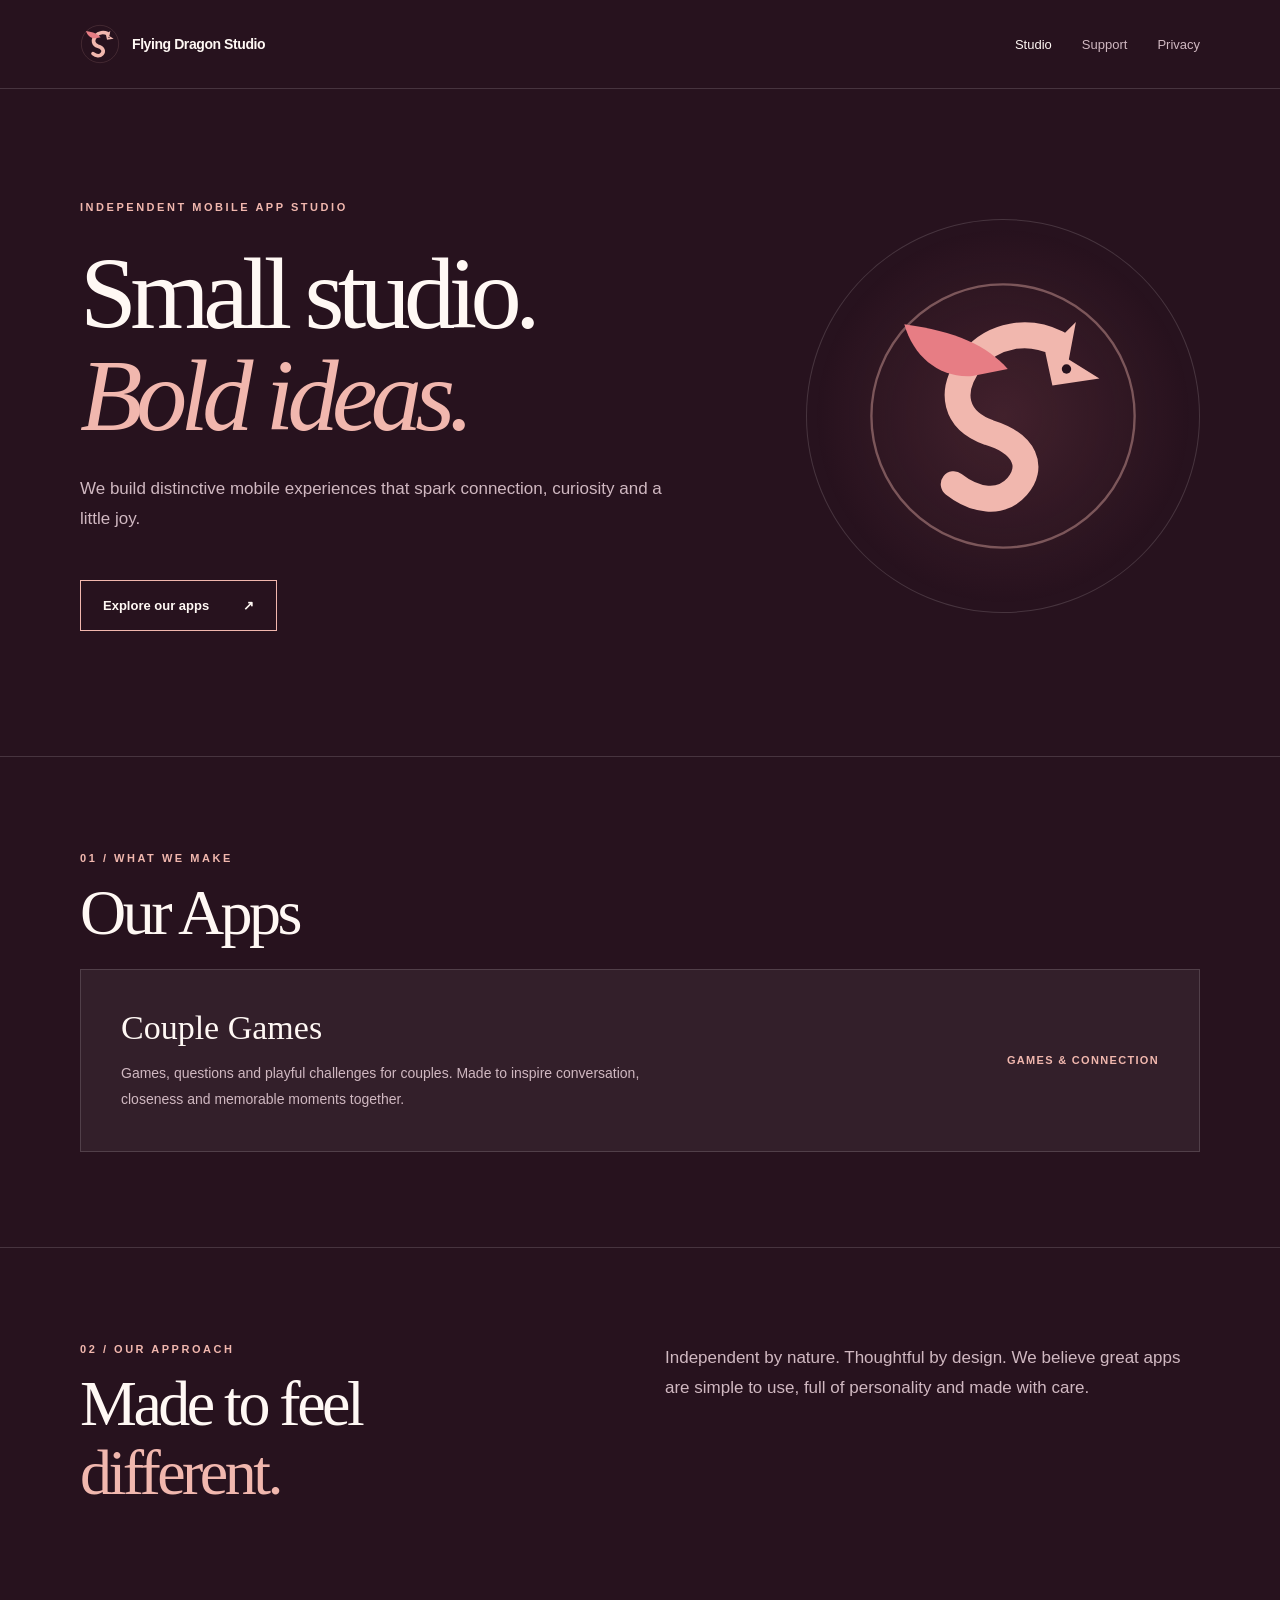
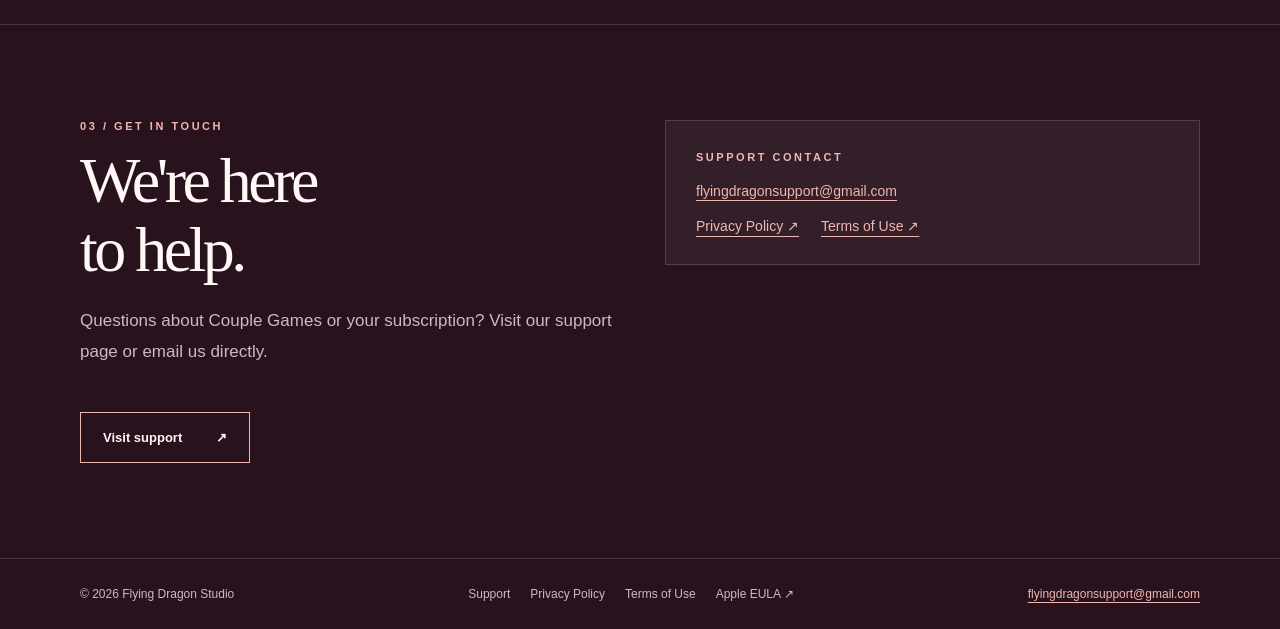
==== index.html @ 5a007fe5 "Launch Flying Dragon Studio website" ====
<!doctype html>
<html lang="en"><head><meta charset="utf-8"><meta name="viewport" content="width=device-width, initial-scale=1"><meta name="theme-color" content="#27121E"><meta name="description" content="Flying Dragon Studio creates playful mobile experiences including Couple Games."><title>Independent Mobile App Studio · Flying Dragon Studio</title><link rel="icon" type="image/svg+xml" href="favicon.svg"><link rel="stylesheet" href="style.css"></head><body><header class="topbar"><div class="wrap topinner"><a class="brand" href="index.html" aria-label="Flying Dragon Studio home"><svg aria-hidden="true" viewBox="0 0 120 120" width="40" height="40" fill="none" xmlns="http://www.w3.org/2000/svg"><circle cx="60" cy="60" r="56" stroke="#F1B7AE" stroke-opacity=".4"/><path d="M83 29c-12-6-27-4-36 7-11 14-7 26 7 31 16 5 19 15 12 23-7 8-18 6-27-1" stroke="#F1B7AE" stroke-width="11" stroke-linecap="round"/><path d="M47 43C33 44 22 35 18 21c22 3 35 9 44 19" fill="#E77D84"/><path d="m78 33 13-13-3 16 13 8-20 3" fill="#F1B7AE"/><circle cx="87" cy="40" r="2" fill="#27121E"/></svg><span>Flying Dragon Studio</span></a><nav class="navlinks" aria-label="Main navigation"><a href="index.html" aria-current="page">Studio</a><a href="support.html">Support</a><a href="privacy.html">Privacy</a></nav></div></header><main><div class="wrap hero"><div><div class="eyebrow">Independent mobile app studio</div><h1>Small studio.<br><i>Bold ideas.</i></h1><p class="lede">We build distinctive mobile experiences that spark connection, curiosity and a little joy.</p><a class="pill-link" href="#apps">Explore our apps <span aria-hidden="true">↗</span></a></div><div class="hero-mark"><svg aria-hidden="true" viewBox="0 0 120 120" width="340" height="340" fill="none" xmlns="http://www.w3.org/2000/svg"><circle cx="60" cy="60" r="56" stroke="#F1B7AE" stroke-opacity=".4"/><path d="M83 29c-12-6-27-4-36 7-11 14-7 26 7 31 16 5 19 15 12 23-7 8-18 6-27-1" stroke="#F1B7AE" stroke-width="11" stroke-linecap="round"/><path d="M47 43C33 44 22 35 18 21c22 3 35 9 44 19" fill="#E77D84"/><path d="m78 33 13-13-3 16 13 8-20 3" fill="#F1B7AE"/><circle cx="87" cy="40" r="2" fill="#27121E"/></svg></div></div>
<section class="section" id="apps"><div class="wrap"><div class="eyebrow">01 / What we make</div><h2>Our Apps</h2><div class="app-panel"><div><h3>Couple Games</h3><p>Games, questions and playful challenges for couples. Made to inspire conversation, closeness and memorable moments together.</p></div><span class="tag">Games &amp; connection</span></div></div></section>
<section class="section" id="studio"><div class="wrap two-col"><div><div class="eyebrow">02 / Our approach</div><h2>Made to feel<br><span class="accent">different.</span></h2></div><p class="lede">Independent by nature. Thoughtful by design. We believe great apps are simple to use, full of personality and made with care.</p></div></section>
<section class="section" id="contact"><div class="wrap two-col"><div><div class="eyebrow">03 / Get in touch</div><h2>We're here<br>to help.</h2><p class="lede">Questions about Couple Games or your subscription? Visit our support page or email us directly.</p><a class="pill-link" href="support.html">Visit support <span aria-hidden="true">↗</span></a></div><div class="soft-panel"><div class="eyebrow">Support contact</div><p style="margin-top:16px"><a class="email-link" href="mailto:flyingdragonsupport@gmail.com">flyingdragonsupport@gmail.com</a></p><div class="doc-links"><a href="privacy.html">Privacy Policy ↗</a><a href="terms.html">Terms of Use ↗</a></div></div></div></section></main><footer><div class="wrap footer-inner"><span>© 2026 Flying Dragon Studio</span><nav aria-label="Legal navigation"><a href="support.html">Support</a><a href="privacy.html">Privacy Policy</a><a href="terms.html">Terms of Use</a><a href="https://www.apple.com/legal/internet-services/itunes/dev/stdeula/" target="_blank" rel="noopener noreferrer">Apple EULA ↗</a></nav><span><a class="email-link" href="mailto:flyingdragonsupport@gmail.com">flyingdragonsupport@gmail.com</a></span></div></footer></body></html>
---- style.css ----
:root{--bg:#27121e;--panel:#351525;--panel2:#402132;--rose:#f1b7ae;--accent:#e77d84;--cream:#fff8f4;--muted:#d0b8c1;--line:rgba(255,248,244,.15);--soft:rgba(255,248,244,.055)}
*{box-sizing:border-box}html{scroll-behavior:smooth}body{margin:0;background:var(--bg);color:var(--cream);font-family:Inter,ui-sans-serif,-apple-system,BlinkMacSystemFont,"Segoe UI",sans-serif;-webkit-font-smoothing:antialiased}a{color:inherit;text-decoration:none}a:hover{color:var(--rose)}a:focus-visible,summary:focus-visible{outline:2px solid var(--rose);outline-offset:4px}button{font:inherit}::selection{background:var(--accent);color:var(--bg)}
.wrap{width:min(1120px,calc(100% - 64px));margin-inline:auto}.muted{color:var(--muted)}.eyebrow{text-transform:uppercase;font-size:11px;font-weight:750;letter-spacing:.23em;color:var(--rose)}.topbar{border-bottom:1px solid var(--line)}.topinner{min-height:88px;display:flex;align-items:center;justify-content:space-between;gap:20px}.brand{display:flex;align-items:center;gap:12px;font-size:14px;font-weight:750;letter-spacing:-.03em}.brand svg{width:40px;height:40px;flex:none}.navlinks{display:flex;gap:30px;align-items:center}.navlinks a{font-size:13px;color:var(--muted)}.navlinks a:hover,.navlinks a[aria-current="page"]{color:var(--cream)}
h1,h2,h3,p{margin-top:0}h1,h2,.serif{font-family:Georgia,"Times New Roman",serif;font-weight:400}h1{font-size:clamp(54px,8vw,106px);line-height:1;letter-spacing:-.065em;margin:30px 0 26px}h1 i,.accent{color:var(--rose);font-weight:400}h2{font-size:clamp(38px,5vw,64px);line-height:1.08;letter-spacing:-.055em;margin:14px 0 22px}.lede{font-size:17px;line-height:1.8;color:var(--muted);max-width:600px}.hero{padding:112px 0 125px;display:grid;grid-template-columns:1.25fr 0.75fr;gap:70px;align-items:center}.hero-mark{display:grid;place-items:center;width:100%;aspect-ratio:1;border:1px solid var(--line);border-radius:50%;background:radial-gradient(circle,rgba(231,125,132,.14),transparent 68%)}.hero-mark svg{width:72%;height:72%}.pill-link{display:inline-flex;align-items:center;gap:34px;border:1px solid var(--rose);color:var(--cream);padding:17px 22px;margin-top:28px;font-weight:650;font-size:13px;transition:.18s;background:transparent}.pill-link:hover{background:var(--rose);color:var(--bg)}.section{padding:95px 0;border-top:1px solid var(--line)}.two-col{display:grid;grid-template-columns:1fr 1fr;gap:50px;align-items:start}.app-panel{border:1px solid var(--line);padding:38px 40px;display:flex;align-items:center;justify-content:space-between;gap:25px;background:var(--soft)}.app-panel h3{font-family:Georgia,serif;font-size:34px;line-height:1.2;font-weight:400;margin-bottom:12px}.app-panel p{color:var(--muted);line-height:1.85;font-size:14px;max-width:580px;margin:0}.tag{font-size:11px;font-weight:700;letter-spacing:.12em;text-transform:uppercase;color:var(--rose);white-space:nowrap}.soft-panel{padding:30px;background:var(--soft);border:1px solid var(--line)}.soft-panel p:last-child{margin-bottom:0}.soft-panel h3{font-size:18px;margin-bottom:12px}.soft-panel p{line-height:1.8;color:var(--muted);font-size:14px}.email-link{color:var(--rose);text-decoration:underline;text-underline-offset:4px;overflow-wrap:anywhere}.doc-links{display:flex;gap:22px;flex-wrap:wrap}.doc-links a{font-size:14px;color:var(--rose);text-decoration:underline;text-underline-offset:5px}
.page-head{padding:92px 0 62px}.page-head h1{font-size:clamp(52px,7vw,86px);margin:22px 0}.page-head p{max-width:700px}.content-section{border-top:1px solid var(--line);padding:58px 0 94px}.legal{max-width:820px}.legal section{margin-bottom:42px;scroll-margin-top:38px}.legal h2{font-family:Inter,ui-sans-serif,sans-serif;font-size:21px;letter-spacing:-.025em;font-weight:750;line-height:1.35;margin-bottom:14px}.legal p,.legal li{color:var(--muted);line-height:1.85;font-size:15px}.legal ul{padding-left:21px;margin:12px 0 18px}.legal li{padding-left:4px;margin:6px 0}.legal a,.support-body a{color:var(--rose);text-decoration:underline;text-underline-offset:4px}.updated{font-size:13px;color:var(--muted);margin-top:22px}.notice{border-left:2px solid var(--rose);padding:13px 19px;color:var(--muted);background:var(--soft);font-size:14px;line-height:1.75}.support-grid{display:grid;grid-template-columns:repeat(2,minmax(0,1fr));gap:16px}.support-card{border:1px solid var(--line);padding:28px;background:var(--soft)}.support-card h3{font-size:18px;line-height:1.35;margin-bottom:10px}.support-card p{font-size:14px;color:var(--muted);line-height:1.7}.support-card a{font-size:14px;color:var(--rose);text-decoration:underline;text-underline-offset:4px}.support-body{font-size:15px;line-height:1.75}.support-body p{color:var(--muted)}.support-list{padding-left:20px;color:var(--muted)}.support-list li{margin-bottom:10px}.faq{border-top:1px solid var(--line);padding:15px 0}.faq summary{cursor:pointer;font-size:16px;font-weight:650;line-height:1.5}.faq p{padding:7px 18px 0 0;color:var(--muted);font-size:14px;line-height:1.8}footer{border-top:1px solid var(--line);padding:28px 0;color:var(--muted);font-size:12px}.footer-inner{display:flex;justify-content:space-between;align-items:center;gap:22px;flex-wrap:wrap}.footer-inner nav{display:flex;gap:20px;flex-wrap:wrap}footer a:hover{color:var(--cream)}
@media(max-width:830px){.wrap{width:min(100% - 40px,1120px)}.hero{grid-template-columns:1fr;padding:78px 0;gap:52px}.hero-mark{max-width:320px;margin-inline:auto}.section{padding:70px 0}.two-col{grid-template-columns:1fr;gap:20px}.page-head{padding:72px 0 45px}.content-section{padding:40px 0 75px}}
@media(max-width:560px){.topinner{min-height:72px}.brand span{max-width:130px}.navlinks{gap:14px}.navlinks a{font-size:12px}.brand svg{width:33px;height:33px}.hero{padding-top:62px}.hero-mark{max-width:245px}.app-panel{flex-direction:column;align-items:flex-start;padding:26px}.support-grid{grid-template-columns:1fr}h1{font-size:58px}.page-head h1{font-size:54px}}
@media(prefers-reduced-motion:reduce){html{scroll-behavior:auto}*,*:before,*:after{transition:none!important;animation:none!important}}
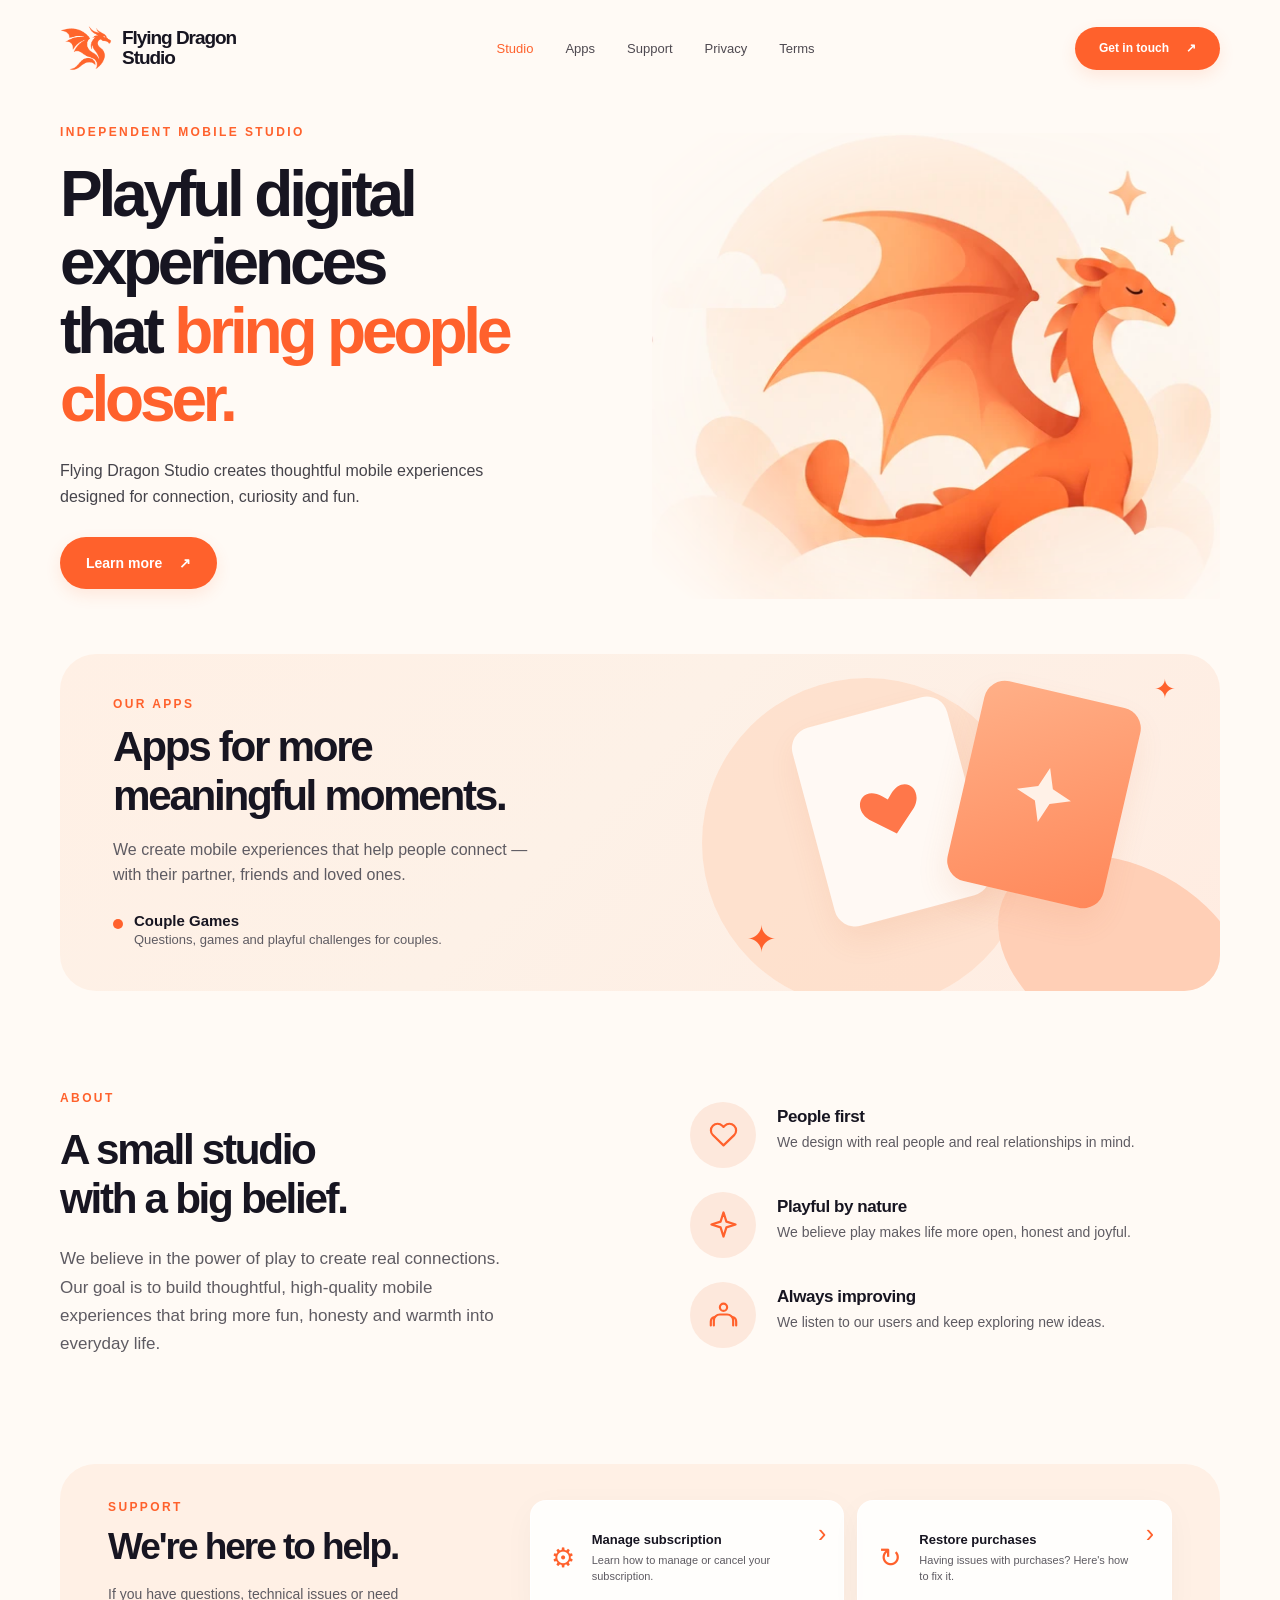
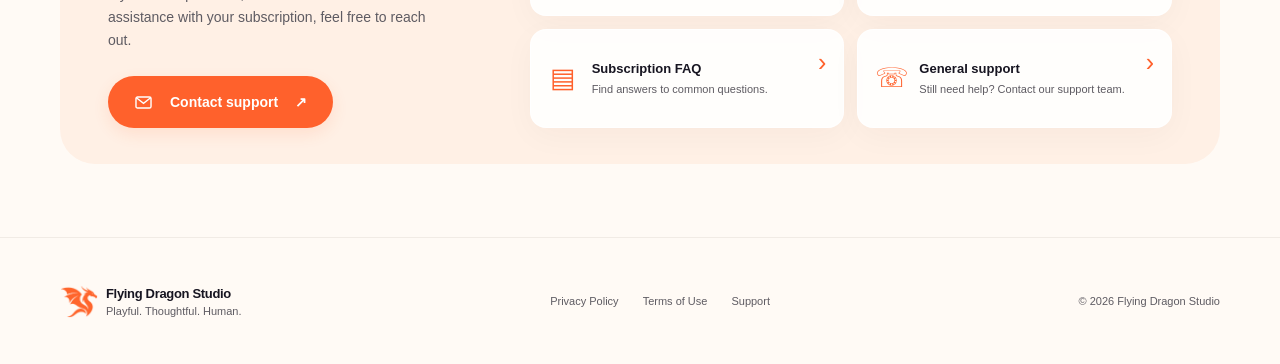
==== commit a0132953: "Add files via upload" ====
--- a/index.html
+++ b/index.html
@@ -1,5 +1,45 @@
 <!doctype html>
-<html lang="en"><head><meta charset="utf-8"><meta name="viewport" content="width=device-width, initial-scale=1"><meta name="theme-color" content="#27121E"><meta name="description" content="Flying Dragon Studio creates playful mobile experiences including Couple Games."><title>Independent Mobile App Studio · Flying Dragon Studio</title><link rel="icon" type="image/svg+xml" href="favicon.svg"><link rel="stylesheet" href="style.css"></head><body><header class="topbar"><div class="wrap topinner"><a class="brand" href="index.html" aria-label="Flying Dragon Studio home"><svg aria-hidden="true" viewBox="0 0 120 120" width="40" height="40" fill="none" xmlns="http://www.w3.org/2000/svg"><circle cx="60" cy="60" r="56" stroke="#F1B7AE" stroke-opacity=".4"/><path d="M83 29c-12-6-27-4-36 7-11 14-7 26 7 31 16 5 19 15 12 23-7 8-18 6-27-1" stroke="#F1B7AE" stroke-width="11" stroke-linecap="round"/><path d="M47 43C33 44 22 35 18 21c22 3 35 9 44 19" fill="#E77D84"/><path d="m78 33 13-13-3 16 13 8-20 3" fill="#F1B7AE"/><circle cx="87" cy="40" r="2" fill="#27121E"/></svg><span>Flying Dragon Studio</span></a><nav class="navlinks" aria-label="Main navigation"><a href="index.html" aria-current="page">Studio</a><a href="support.html">Support</a><a href="privacy.html">Privacy</a></nav></div></header><main><div class="wrap hero"><div><div class="eyebrow">Independent mobile app studio</div><h1>Small studio.<br><i>Bold ideas.</i></h1><p class="lede">We build distinctive mobile experiences that spark connection, curiosity and a little joy.</p><a class="pill-link" href="#apps">Explore our apps <span aria-hidden="true">↗</span></a></div><div class="hero-mark"><svg aria-hidden="true" viewBox="0 0 120 120" width="340" height="340" fill="none" xmlns="http://www.w3.org/2000/svg"><circle cx="60" cy="60" r="56" stroke="#F1B7AE" stroke-opacity=".4"/><path d="M83 29c-12-6-27-4-36 7-11 14-7 26 7 31 16 5 19 15 12 23-7 8-18 6-27-1" stroke="#F1B7AE" stroke-width="11" stroke-linecap="round"/><path d="M47 43C33 44 22 35 18 21c22 3 35 9 44 19" fill="#E77D84"/><path d="m78 33 13-13-3 16 13 8-20 3" fill="#F1B7AE"/><circle cx="87" cy="40" r="2" fill="#27121E"/></svg></div></div>
-<section class="section" id="apps"><div class="wrap"><div class="eyebrow">01 / What we make</div><h2>Our Apps</h2><div class="app-panel"><div><h3>Couple Games</h3><p>Games, questions and playful challenges for couples. Made to inspire conversation, closeness and memorable moments together.</p></div><span class="tag">Games &amp; connection</span></div></div></section>
-<section class="section" id="studio"><div class="wrap two-col"><div><div class="eyebrow">02 / Our approach</div><h2>Made to feel<br><span class="accent">different.</span></h2></div><p class="lede">Independent by nature. Thoughtful by design. We believe great apps are simple to use, full of personality and made with care.</p></div></section>
-<section class="section" id="contact"><div class="wrap two-col"><div><div class="eyebrow">03 / Get in touch</div><h2>We're here<br>to help.</h2><p class="lede">Questions about Couple Games or your subscription? Visit our support page or email us directly.</p><a class="pill-link" href="support.html">Visit support <span aria-hidden="true">↗</span></a></div><div class="soft-panel"><div class="eyebrow">Support contact</div><p style="margin-top:16px"><a class="email-link" href="mailto:flyingdragonsupport@gmail.com">flyingdragonsupport@gmail.com</a></p><div class="doc-links"><a href="privacy.html">Privacy Policy ↗</a><a href="terms.html">Terms of Use ↗</a></div></div></div></section></main><footer><div class="wrap footer-inner"><span>© 2026 Flying Dragon Studio</span><nav aria-label="Legal navigation"><a href="support.html">Support</a><a href="privacy.html">Privacy Policy</a><a href="terms.html">Terms of Use</a><a href="https://www.apple.com/legal/internet-services/itunes/dev/stdeula/" target="_blank" rel="noopener noreferrer">Apple EULA ↗</a></nav><span><a class="email-link" href="mailto:flyingdragonsupport@gmail.com">flyingdragonsupport@gmail.com</a></span></div></footer></body></html>
+<html lang="en"><head><meta charset="utf-8"><meta name="viewport" content="width=device-width, initial-scale=1">
+<meta name="theme-color" content="#FFF9F3"><meta name="description" content="Independent mobile studio creating playful experiences for connection, curiosity and fun.">
+<meta property="og:title" content="Flying Dragon Studio — Thoughtful mobile experiences"><meta property="og:description" content="Independent mobile studio creating playful experiences for connection, curiosity and fun."><meta property="og:type" content="website">
+<title>Flying Dragon Studio — Thoughtful mobile experiences</title><link rel="icon" type="image/png" href="favicon.png"><link rel="stylesheet" href="style.css"></head>
+<body class="homepage"><header class="site-header"><div class="shell nav-inner">
+      <a class="brand-link" href="index.html" aria-label="Flying Dragon Studio — home"><img class="brand-symbol" src="dragon-mark.png" width="48" height="48" alt="" aria-hidden="true"><span class="brand-name">Flying Dragon<br>Studio</span></a>
+      <nav class="main-nav" aria-label="Primary navigation">
+        <a href="index.html#studio" aria-current="page">Studio</a>
+        <a href="index.html#apps">Apps</a>
+        <a href="support.html">Support</a>
+        <a href="privacy.html">Privacy</a>
+        <a href="terms.html">Terms</a>
+      </nav>
+      <a class="btn btn-solid header-contact" href="mailto:flyingdragonsupport@gmail.com?subject=Flying%20Dragon%20Studio%20Support">Get in touch <span aria-hidden="true">↗</span></a>
+    </div></header><main id="main-content"><section class="hero-section" aria-labelledby="main-title"><div class="shell hero-grid">
+  <div class="hero-copy"><p class="kicker">Independent mobile studio</p><h1 id="main-title">Playful digital<br>experiences<br>that <span>bring people<br>closer.</span></h1>
+  <p class="hero-desc">Flying Dragon Studio creates thoughtful mobile experiences designed for connection, curiosity and fun.</p>
+  <a class="btn btn-solid btn-large" href="#studio">Learn more <span aria-hidden="true">↗</span></a></div>
+  <div class="hero-visual" role="img" aria-label="Friendly orange dragon with a wing, surrounded by soft peach shapes"><img src="dragon-hero.webp" alt="" width="559" height="458"></div>
+</div></section>
+<section id="apps" class="shell apps-section" aria-labelledby="apps-title"><div class="apps-panel"><div class="apps-copy"><p class="kicker">Our apps</p><h2 id="apps-title">Apps for more<br>meaningful moments.</h2>
+  <p>We create mobile experiences that help people connect — with their partner, friends and loved ones.</p>
+  <div class="app-highlight"><span class="app-dot" aria-hidden="true"></span><div><strong>Couple Games</strong><small>Questions, games and playful challenges for couples.</small></div></div>
+  </div><div class="apps-art" aria-hidden="true"><span class="shape shape-one"></span><span class="shape shape-two"></span>
+    <div class="art-card art-card-back"><svg viewBox="0 0 70 70"><path fill="currentColor" d="M35 61 8 37C-9 19 10-5 30 15l5 5 5-5C60-5 79 19 62 37Z"/></svg></div>
+    <div class="art-card art-card-front"><svg viewBox="0 0 80 80"><path fill="currentColor" d="m40 3 10 27 27 10-27 10-10 27-10-27L3 40l27-10Z"/></svg></div>
+    <span class="art-spark art-spark-1">✦</span><span class="art-spark art-spark-2">✦</span>
+  </div></div></section>
+<section id="studio" class="shell about-section" aria-labelledby="about-title"><div class="about-copy"><p class="kicker">About</p><h2 id="about-title">A small studio<br>with a big belief.</h2><p>We believe in the power of play to create real connections. Our goal is to build thoughtful, high-quality mobile experiences that bring more fun, honesty and warmth into everyday life.</p></div>
+<div class="belief-list"><div class="belief"><span class="belief-icon"><svg viewBox="0 0 24 24"><path d="M20.8 4.7a5.5 5.5 0 0 0-7.8 0l-1 1-1-1a5.5 5.5 0 0 0-7.8 7.8L12 21l8.8-8.5a5.5 5.5 0 0 0 0-7.8Z"/></svg></span><div><h3>People first</h3><p>We design with real people and real relationships in mind.</p></div></div>
+<div class="belief"><span class="belief-icon"><svg viewBox="0 0 24 24"><path d="m12 2 2.4 7.6L22 12l-7.6 2.4L12 22l-2.4-7.6L2 12l7.6-2.4Z"/></svg></span><div><h3>Playful by nature</h3><p>We believe play makes life more open, honest and joyful.</p></div></div>
+<div class="belief"><span class="belief-icon"><svg viewBox="0 0 24 24"><circle cx="12" cy="6" r="3"/><path d="M4 21v-4a5 5 0 0 1 5-5h6a5 5 0 0 1 5 5v4M1.5 21v-3a4 4 0 0 1 3-3.9M22.5 21v-3a4 4 0 0 0-3-3.9"/></svg></span><div><h3>Always improving</h3><p>We listen to our users and keep exploring new ideas.</p></div></div></div></section>
+<section class="shell support-section" id="support" aria-labelledby="support-title"><div class="support-panel"><div class="support-intro"><p class="kicker">Support</p><h2 id="support-title">We're here to help.</h2><p>If you have questions, technical issues or need assistance with your subscription, feel free to reach out.</p>
+<a class="btn btn-solid btn-large" href="mailto:flyingdragonsupport@gmail.com?subject=Couple%20Games%20Support"><svg viewBox="0 0 24 24" aria-hidden="true"><rect x="2.5" y="5" width="19" height="14" rx="2"/><path d="m3 6 9 7 9-7"/></svg>Contact support <span aria-hidden="true">↗</span></a></div>
+<div class="quick-links">
+<a class="quick-link" href="support.html#manage"><span class="quick-icon">⚙</span><div><strong>Manage subscription</strong><small>Learn how to manage or cancel your subscription.</small></div><span class="arrow" aria-hidden="true">›</span></a>
+<a class="quick-link" href="support.html#restore"><span class="quick-icon">↻</span><div><strong>Restore purchases</strong><small>Having issues with purchases? Here's how to fix it.</small></div><span class="arrow" aria-hidden="true">›</span></a>
+<a class="quick-link" href="support.html#faq"><span class="quick-icon">▤</span><div><strong>Subscription FAQ</strong><small>Find answers to common questions.</small></div><span class="arrow" aria-hidden="true">›</span></a>
+<a class="quick-link" href="support.html#contact"><span class="quick-icon">☏</span><div><strong>General support</strong><small>Still need help? Contact our support team.</small></div><span class="arrow" aria-hidden="true">›</span></a>
+</div></div></section></main><footer class="site-footer"><div class="shell footer-inner">
+      <a class="footer-brand" href="index.html"><img class="brand-symbol" src="dragon-mark.png" width="48" height="48" alt="" aria-hidden="true"><span><b>Flying Dragon Studio</b><small>Playful. Thoughtful. Human.</small></span></a>
+      <nav class="footer-nav" aria-label="Footer navigation"><a href="privacy.html">Privacy Policy</a><a href="terms.html">Terms of Use</a><a href="support.html">Support</a></nav>
+      <a class="footer-mail" href="mailto:flyingdragonsupport@gmail.com">flyingdragonsupport@gmail.com</a><span class="copyright">© 2026 Flying Dragon Studio</span>
+    </div></footer></body></html>
--- a/style.css
+++ b/style.css
@@ -1,8 +1,10 @@
-:root{--bg:#27121e;--panel:#351525;--panel2:#402132;--rose:#f1b7ae;--accent:#e77d84;--cream:#fff8f4;--muted:#d0b8c1;--line:rgba(255,248,244,.15);--soft:rgba(255,248,244,.055)}
-*{box-sizing:border-box}html{scroll-behavior:smooth}body{margin:0;background:var(--bg);color:var(--cream);font-family:Inter,ui-sans-serif,-apple-system,BlinkMacSystemFont,"Segoe UI",sans-serif;-webkit-font-smoothing:antialiased}a{color:inherit;text-decoration:none}a:hover{color:var(--rose)}a:focus-visible,summary:focus-visible{outline:2px solid var(--rose);outline-offset:4px}button{font:inherit}::selection{background:var(--accent);color:var(--bg)}
-.wrap{width:min(1120px,calc(100% - 64px));margin-inline:auto}.muted{color:var(--muted)}.eyebrow{text-transform:uppercase;font-size:11px;font-weight:750;letter-spacing:.23em;color:var(--rose)}.topbar{border-bottom:1px solid var(--line)}.topinner{min-height:88px;display:flex;align-items:center;justify-content:space-between;gap:20px}.brand{display:flex;align-items:center;gap:12px;font-size:14px;font-weight:750;letter-spacing:-.03em}.brand svg{width:40px;height:40px;flex:none}.navlinks{display:flex;gap:30px;align-items:center}.navlinks a{font-size:13px;color:var(--muted)}.navlinks a:hover,.navlinks a[aria-current="page"]{color:var(--cream)}
-h1,h2,h3,p{margin-top:0}h1,h2,.serif{font-family:Georgia,"Times New Roman",serif;font-weight:400}h1{font-size:clamp(54px,8vw,106px);line-height:1;letter-spacing:-.065em;margin:30px 0 26px}h1 i,.accent{color:var(--rose);font-weight:400}h2{font-size:clamp(38px,5vw,64px);line-height:1.08;letter-spacing:-.055em;margin:14px 0 22px}.lede{font-size:17px;line-height:1.8;color:var(--muted);max-width:600px}.hero{padding:112px 0 125px;display:grid;grid-template-columns:1.25fr 0.75fr;gap:70px;align-items:center}.hero-mark{display:grid;place-items:center;width:100%;aspect-ratio:1;border:1px solid var(--line);border-radius:50%;background:radial-gradient(circle,rgba(231,125,132,.14),transparent 68%)}.hero-mark svg{width:72%;height:72%}.pill-link{display:inline-flex;align-items:center;gap:34px;border:1px solid var(--rose);color:var(--cream);padding:17px 22px;margin-top:28px;font-weight:650;font-size:13px;transition:.18s;background:transparent}.pill-link:hover{background:var(--rose);color:var(--bg)}.section{padding:95px 0;border-top:1px solid var(--line)}.two-col{display:grid;grid-template-columns:1fr 1fr;gap:50px;align-items:start}.app-panel{border:1px solid var(--line);padding:38px 40px;display:flex;align-items:center;justify-content:space-between;gap:25px;background:var(--soft)}.app-panel h3{font-family:Georgia,serif;font-size:34px;line-height:1.2;font-weight:400;margin-bottom:12px}.app-panel p{color:var(--muted);line-height:1.85;font-size:14px;max-width:580px;margin:0}.tag{font-size:11px;font-weight:700;letter-spacing:.12em;text-transform:uppercase;color:var(--rose);white-space:nowrap}.soft-panel{padding:30px;background:var(--soft);border:1px solid var(--line)}.soft-panel p:last-child{margin-bottom:0}.soft-panel h3{font-size:18px;margin-bottom:12px}.soft-panel p{line-height:1.8;color:var(--muted);font-size:14px}.email-link{color:var(--rose);text-decoration:underline;text-underline-offset:4px;overflow-wrap:anywhere}.doc-links{display:flex;gap:22px;flex-wrap:wrap}.doc-links a{font-size:14px;color:var(--rose);text-decoration:underline;text-underline-offset:5px}
-.page-head{padding:92px 0 62px}.page-head h1{font-size:clamp(52px,7vw,86px);margin:22px 0}.page-head p{max-width:700px}.content-section{border-top:1px solid var(--line);padding:58px 0 94px}.legal{max-width:820px}.legal section{margin-bottom:42px;scroll-margin-top:38px}.legal h2{font-family:Inter,ui-sans-serif,sans-serif;font-size:21px;letter-spacing:-.025em;font-weight:750;line-height:1.35;margin-bottom:14px}.legal p,.legal li{color:var(--muted);line-height:1.85;font-size:15px}.legal ul{padding-left:21px;margin:12px 0 18px}.legal li{padding-left:4px;margin:6px 0}.legal a,.support-body a{color:var(--rose);text-decoration:underline;text-underline-offset:4px}.updated{font-size:13px;color:var(--muted);margin-top:22px}.notice{border-left:2px solid var(--rose);padding:13px 19px;color:var(--muted);background:var(--soft);font-size:14px;line-height:1.75}.support-grid{display:grid;grid-template-columns:repeat(2,minmax(0,1fr));gap:16px}.support-card{border:1px solid var(--line);padding:28px;background:var(--soft)}.support-card h3{font-size:18px;line-height:1.35;margin-bottom:10px}.support-card p{font-size:14px;color:var(--muted);line-height:1.7}.support-card a{font-size:14px;color:var(--rose);text-decoration:underline;text-underline-offset:4px}.support-body{font-size:15px;line-height:1.75}.support-body p{color:var(--muted)}.support-list{padding-left:20px;color:var(--muted)}.support-list li{margin-bottom:10px}.faq{border-top:1px solid var(--line);padding:15px 0}.faq summary{cursor:pointer;font-size:16px;font-weight:650;line-height:1.5}.faq p{padding:7px 18px 0 0;color:var(--muted);font-size:14px;line-height:1.8}footer{border-top:1px solid var(--line);padding:28px 0;color:var(--muted);font-size:12px}.footer-inner{display:flex;justify-content:space-between;align-items:center;gap:22px;flex-wrap:wrap}.footer-inner nav{display:flex;gap:20px;flex-wrap:wrap}footer a:hover{color:var(--cream)}
-@media(max-width:830px){.wrap{width:min(100% - 40px,1120px)}.hero{grid-template-columns:1fr;padding:78px 0;gap:52px}.hero-mark{max-width:320px;margin-inline:auto}.section{padding:70px 0}.two-col{grid-template-columns:1fr;gap:20px}.page-head{padding:72px 0 45px}.content-section{padding:40px 0 75px}}
-@media(max-width:560px){.topinner{min-height:72px}.brand span{max-width:130px}.navlinks{gap:14px}.navlinks a{font-size:12px}.brand svg{width:33px;height:33px}.hero{padding-top:62px}.hero-mark{max-width:245px}.app-panel{flex-direction:column;align-items:flex-start;padding:26px}.support-grid{grid-template-columns:1fr}h1{font-size:58px}.page-head h1{font-size:54px}}
-@media(prefers-reduced-motion:reduce){html{scroll-behavior:auto}*,*:before,*:after{transition:none!important;animation:none!important}}
+
+:root{--bg:#fffaf5;--ink:#171521;--sub:#5e5b62;--orange:#ff612c;--orange-dark:#e84c1a;--cream:#fff5eb;--peach:#fde8dc;--edge:#eee8e1;--white:#fff;--shadow:0 8px 32px rgba(64,30,12,.035)}
+*{box-sizing:border-box}html{scroll-behavior:smooth}body{margin:0;background:var(--bg);color:var(--ink);font-family:'Avenir Next',Inter,-apple-system,BlinkMacSystemFont,'Segoe UI',Arial,sans-serif;-webkit-font-smoothing:antialiased}a{color:inherit;text-decoration:none}button{font:inherit}img{max-width:100%}a:focus-visible,summary:focus-visible{outline:3px solid var(--orange);outline-offset:4px;border-radius:4px}::selection{background:#ffbe9f;color:#171521}.shell{width:min(1160px,calc(100% - 80px));margin-inline:auto}.site-header{position:relative;z-index:2;background:var(--bg)}.nav-inner{min-height:96px;display:flex;align-items:center;gap:32px}.brand-link{display:flex;align-items:center;gap:10px;flex-shrink:0}.brand-symbol{width:52px;height:52px;object-fit:contain}.brand-name{font-size:19px;font-weight:800;letter-spacing:-.055em;line-height:1.07}.main-nav{display:flex;align-items:center;justify-content:center;gap:32px;flex:1}.main-nav a{font-size:13px;font-weight:500;color:#4e4950;transition:color .18s}.main-nav a:hover,.main-nav a[aria-current=page]{color:var(--orange)}.btn{display:inline-flex;align-items:center;justify-content:center;gap:17px;border-radius:999px;min-height:45px;padding:12px 24px;font-size:13px;font-weight:700;white-space:nowrap;transition:transform .2s ease,background .2s ease,box-shadow .2s ease}.btn:hover{transform:translateY(-2px)}.btn-solid{background:var(--orange);color:white;box-shadow:0 6px 16px rgba(255,97,44,.12)}.btn-solid:hover{background:var(--orange-dark);color:white}.btn-large{min-height:52px;padding:14px 26px;font-size:14px}.header-contact{min-height:43px;font-size:12px}.kicker{font-size:12px;font-weight:800;letter-spacing:.20em;text-transform:uppercase;color:var(--orange);margin:0 0 21px}.hero-section{overflow:hidden}.hero-grid{display:grid;grid-template-columns:51% 49%;align-items:center;min-height:550px;padding-bottom:18px}.hero-copy{position:relative;z-index:1;padding:20px 0 38px}.hero-copy h1{font-size:clamp(42px,5vw,69px);font-weight:800;line-height:1.07;letter-spacing:-.065em;margin:0 0 24px}.hero-copy h1 span,.orange-text{color:var(--orange)}.hero-desc{font-size:16px;line-height:1.63;color:#45434a;max-width:440px;margin:0 0 27px}.hero-visual{position:relative;height:540px;display:flex;align-items:center;overflow:visible;pointer-events:none}.hero-visual img{width:112%;max-width:none;height:auto;display:block;filter:saturate(1.02);-webkit-mask-image:radial-gradient(ellipse 72% 68% at 56% 51%,#000 56%,transparent 100%);mask-image:radial-gradient(ellipse 72% 68% at 56% 51%,#000 56%,transparent 100%)}.apps-section{scroll-margin-top:30px}.apps-panel{background:linear-gradient(135deg,#fff0e5 0%,#fdf1e7 46%,#ffece1 100%);border-radius:36px;min-height:300px;display:grid;grid-template-columns:53% 47%;overflow:hidden;position:relative}.apps-copy{padding:43px 50px 42px 53px;position:relative;z-index:1}.apps-copy .kicker{margin-bottom:12px}.apps-copy h2,.about-section h2,.support-intro h2{font-size:clamp(32px,3.3vw,47px);line-height:1.16;letter-spacing:-.055em;font-weight:800;margin:0 0 17px}.apps-copy>p:not(.kicker){font-size:16px;line-height:1.55;color:var(--sub);margin:0;max-width:440px}.app-highlight{margin-top:24px;display:flex;align-items:flex-start;gap:11px}.app-highlight .app-dot{flex:none;width:10px;height:10px;background:var(--orange);border-radius:50%;margin-top:7px}.app-highlight strong{display:block;font-size:15px;margin-bottom:2px}.app-highlight small{font-size:13px;color:var(--sub);line-height:1.45;display:block}.apps-art{min-height:290px;position:relative}.shape{position:absolute;display:block;border-radius:100%;background:#ffd8c1}.shape-one{width:330px;height:330px;left:5%;top:7%;opacity:.62}.shape-two{width:265px;height:180px;right:-35px;bottom:-55px;background:#ffcfb6;transform:rotate(28deg)}.art-card{position:absolute;width:160px;height:205px;border-radius:21px;box-shadow:0 15px 30px rgba(220,104,57,.10);display:flex;align-items:center;justify-content:center}.art-card svg{width:60px;height:60px}.art-card-back{background:#fff9f4;color:#ff774a;left:25%;top:55px;transform:rotate(-15deg)}.art-card-front{background:linear-gradient(150deg,#ffb088,#ff8759);color:#fff1e7;left:53%;top:38px;transform:rotate(13deg)}.art-spark{position:absolute;color:var(--orange);font-size:37px}.art-spark-1{left:13%;bottom:30px}.art-spark-2{right:8%;top:20px;font-size:26px}.about-section{display:grid;grid-template-columns:1fr 1fr;gap:100px;align-items:center;padding-top:100px;padding-bottom:106px;scroll-margin-top:40px}.about-copy>p:not(.kicker){max-width:450px;color:var(--sub);line-height:1.66;font-size:17px;margin:21px 0 0}.belief-list{display:grid;gap:24px}.belief{display:flex;gap:21px;align-items:start}.belief-icon{display:grid;place-items:center;flex:none;border-radius:50%;width:66px;height:66px;background:var(--peach);color:var(--orange)}.belief-icon svg{width:29px;height:29px;fill:none;stroke:currentColor;stroke-width:1.8;stroke-linecap:round;stroke-linejoin:round}.belief h3{font-size:17px;letter-spacing:-.025em;margin:5px 0 5px}.belief p{margin:0;font-size:14px;line-height:1.56;color:var(--sub)}.support-section{scroll-margin-top:40px;padding-bottom:73px}.support-panel{background:#fff0e5;border-radius:35px;padding:36px 48px;display:grid;grid-template-columns:37% 1fr;gap:28px}.support-intro .kicker{margin-bottom:12px}.support-intro h2{font-size:37px;margin-bottom:14px}.support-intro p:not(.kicker){color:var(--sub);font-size:14px;line-height:1.65;max-width:340px;margin:0 0 24px}.support-intro .btn svg{width:19px;height:19px;fill:none;stroke:white;stroke-width:1.8}.quick-links{display:grid;grid-template-columns:repeat(2,1fr);gap:13px}.quick-link{display:flex;align-items:center;gap:14px;padding:20px 17px;background:rgba(255,255,255,.88);border:1px solid rgba(255,255,255,.9);border-radius:16px;box-shadow:var(--shadow);transition:transform .2s,box-shadow .2s}.quick-link:hover{transform:translateY(-2px);box-shadow:0 12px 30px rgba(185,77,42,.12)}.quick-icon{font-size:27px;line-height:1;color:var(--orange);width:30px;text-align:center;flex:none}.quick-link strong{font-size:13px;display:block;margin-bottom:5px}.quick-link small{display:block;color:var(--sub);font-size:11px;line-height:1.5}.quick-link .arrow{margin-left:auto;font-size:25px;color:var(--orange);align-self:start;line-height:1}.site-footer{border-top:1px solid #f1ebe5;background:var(--bg)}.footer-inner{min-height:126px;display:flex;align-items:center;justify-content:space-between;gap:24px}.footer-brand{display:flex;align-items:center;gap:8px;flex:none}.footer-brand .brand-symbol{width:38px;height:38px}.footer-brand b{font-size:13px;letter-spacing:-.025em;display:block}.footer-brand small{display:block;color:var(--sub);font-size:11px;margin-top:4px}.footer-nav{display:flex;gap:24px}.footer-nav a,.copyright,.footer-mail{color:var(--sub);font-size:11px}.footer-nav a:hover,.footer-mail:hover{color:var(--orange)}.footer-mail{display:none}
+/* Support and legal documents share the brand shell; actual legal text is preserved. */
+.doc-intro{padding:76px 0 58px;background:radial-gradient(circle at 80% 20%,#ffe5d5 0%,transparent 42%),#fff5ed}.doc-intro h1{font-size:clamp(45px,6vw,72px);line-height:1.05;letter-spacing:-.06em;margin:0 0 22px}.doc-dot{color:var(--orange)}.doc-intro .kicker{margin-bottom:16px}.doc-desc{max-width:650px;color:var(--sub);font-size:17px;line-height:1.65;margin:0 0 14px}.doc-updated{color:#8a8181;font-size:13px}.doc-layout{display:grid;grid-template-columns:254px 1fr;gap:55px;padding-top:65px;padding-bottom:100px}.doc-sidebar{position:sticky;top:24px;align-self:start;max-height:calc(100vh - 48px);overflow-y:auto;padding:22px 10px 22px 0}.doc-toc-title{font-weight:800;font-size:14px;margin-bottom:22px}.doc-sidebar a{display:block;color:#737079;font-size:12px;line-height:1.5;padding:9px 12px;border-radius:9px}.doc-sidebar a:hover{background:#fff0e5;color:var(--orange)}.doc-contents{max-width:785px}.doc-contents section{border-bottom:1px solid var(--edge);padding:15px 0 26px;scroll-margin-top:35px}.doc-contents h2{font-size:25px;letter-spacing:-.04em;line-height:1.3;margin:0 0 20px;scroll-margin-top:36px}.doc-contents p,.doc-contents li{font-size:15px;line-height:1.8;color:#54525a}.doc-contents p{margin:0 0 15px}.doc-contents ul{padding-left:22px}.doc-contents li{padding-left:6px;margin:7px 0}.doc-contents a,.faq-list a{color:var(--orange-dark);text-decoration:underline;text-decoration-thickness:1px;text-underline-offset:3px;overflow-wrap:anywhere}.doc-contact{border-radius:20px;background:#ffefe4;margin-top:30px;padding:25px;font-weight:700}.doc-contact a{display:block;font-size:15px;margin-top:6px;overflow-wrap:anywhere}
+.support-hero{background:radial-gradient(circle at 82% 23%,#ffe1d0,transparent 38%),#fff6ef}.support-hero .btn{margin-top:20px}.support-page-content{padding:48px 0 100px}.section-head{margin:42px 0 22px;scroll-margin-top:30px}.section-head .kicker{margin-bottom:11px}.section-head h2{font-size:36px;line-height:1.2;letter-spacing:-.05em;margin:0}.store-help-grid{display:grid;grid-template-columns:1fr 1fr;gap:20px;scroll-margin-top:30px}.store-help-card{border:1px solid var(--edge);background:white;border-radius:24px;padding:30px;box-shadow:var(--shadow)}.platform-label{color:var(--orange);font-size:11px;font-weight:800;letter-spacing:.16em}.store-help-card h3{font-size:25px;letter-spacing:-.04em;margin:15px 0}.store-help-card p,.plain-info p{color:var(--sub);font-size:15px;line-height:1.75}.inline-link{display:inline-block;color:var(--orange-dark);font-size:14px;font-weight:700;margin-top:13px}.inline-link:hover{text-decoration:underline}.plain-info{padding:25px 30px;background:var(--cream);border-radius:22px}.plain-info p{margin:0}.faq-list{border-top:1px solid var(--edge)}.faq{padding:19px 12px;border-bottom:1px solid var(--edge)}.faq summary{cursor:pointer;font-size:16px;font-weight:700;list-style:none;display:flex;justify-content:space-between;gap:15px}.faq summary::-webkit-details-marker{display:none}.faq summary:after{content:'+';color:var(--orange);font-size:25px;line-height:.75;font-weight:400}.faq[open] summary:after{content:'−'}.faq>p{margin:16px 0 5px;font-size:15px;line-height:1.7;color:var(--sub);max-width:900px}.support-contact{display:flex;align-items:center;justify-content:space-between;gap:30px;padding:35px;border-radius:26px;margin-top:60px;background:#ffede0}.support-contact .kicker{margin-bottom:10px}.support-contact h2{font-size:31px;letter-spacing:-.05em;margin:0 0 10px}.support-contact p:not(.kicker){font-size:14px;color:var(--sub);margin:0}
+@media(max-width:1000px){.shell{width:min(100% - 48px,1160px)}.main-nav{gap:17px}.hero-grid{min-height:480px}.hero-copy h1{font-size:50px}.hero-visual{height:455px}.about-section{gap:50px}.support-panel{grid-template-columns:1fr;gap:22px}.footer-inner{flex-wrap:wrap;padding-block:24px}}
+@media(max-width:720px){.shell{width:calc(100% - 36px)}.nav-inner{min-height:78px;flex-wrap:wrap;padding:12px 0;gap:10px}.brand-symbol{width:39px;height:39px}.brand-name{font-size:15px}.main-nav{order:3;flex-basis:100%;gap:22px;overflow:auto;justify-content:flex-start;padding:8px 0 2px}.main-nav a{font-size:12px;white-space:nowrap}.header-contact{margin-left:auto;font-size:11px;padding:9px 15px;min-height:37px}.hero-grid{display:flex;flex-direction:column;align-items:stretch;min-height:unset;padding-top:43px;padding-bottom:10px}.hero-copy{padding:0}.hero-copy h1{font-size:clamp(41px,10vw,60px)}.hero-desc{font-size:15px}.hero-visual{height:auto;max-height:470px;overflow:hidden;justify-content:center;margin-top:10px}.hero-visual img{width:100%;max-width:530px}.apps-panel{grid-template-columns:1fr;border-radius:28px}.apps-copy{padding:34px 28px 10px}.apps-copy h2{font-size:34px}.apps-art{height:230px;min-height:230px;max-width:440px;width:100%;justify-self:center}.art-card{width:130px;height:170px}.art-card-back{left:23%;top:30px}.art-card-front{left:55%;top:15px}.about-section{grid-template-columns:1fr;padding-block:75px;gap:40px}.support-section{padding-bottom:55px}.support-panel{padding:28px 22px;border-radius:27px}.support-intro h2{font-size:34px}.quick-links{grid-template-columns:1fr 1fr}.footer-inner{gap:20px}.footer-nav{order:3;width:100%;justify-content:flex-start}.copyright{margin-left:auto}.doc-intro{padding:50px 0}.doc-intro h1{font-size:49px}.doc-layout{grid-template-columns:1fr;gap:0;padding-top:30px}.doc-sidebar{position:static;max-height:none;display:flex;overflow:auto;padding:0 0 12px;border-bottom:1px solid var(--edge);gap:5px}.doc-toc-title{display:none}.doc-sidebar a{flex:none;white-space:nowrap}.doc-contents h2{font-size:23px}.store-help-grid{grid-template-columns:1fr}.section-head h2{font-size:29px}.support-contact{flex-direction:column;align-items:flex-start}}
+@media(max-width:470px){.quick-links{grid-template-columns:1fr}.footer-nav{gap:18px}.footer-nav a{font-size:11px}.footer-brand .brand-symbol{width:31px;height:31px}.copyright{margin-left:0}.hero-visual{margin-top:0}.hero-visual img{width:112%}.about-copy>p:not(.kicker){font-size:15px}.belief-icon{width:54px;height:54px}.art-card-back{left:19%}.art-card-front{left:52%}.support-contact .btn{font-size:12px;padding-inline:16px}.doc-intro h1{font-size:43px}}
+@media(prefers-reduced-motion:reduce){html{scroll-behavior:auto}*,*:before,*:after{transition:none!important}}
